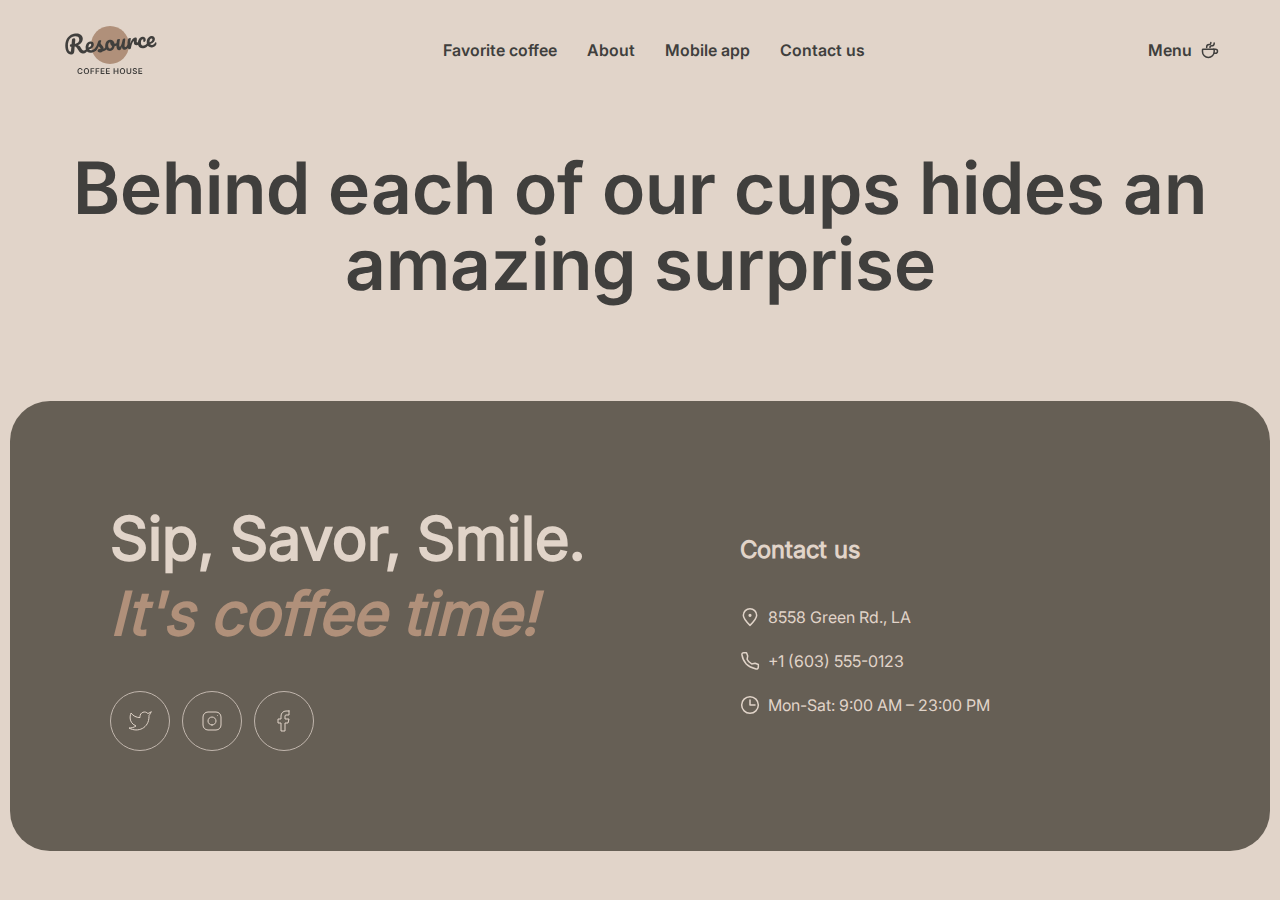
==== menu.html @ 05551c0d "first commit" ====
<!DOCTYPE html>
<html lang="en">
<head>
    <meta charset="UTF-8">
    <meta name="viewport" content="width=device-width, initial-scale=1.0">
    <link rel="stylesheet" href="./font/font.css" />
    <link rel="stylesheet" href="./style/style.css" />
    <link rel="stylesheet" href="./style/main.css" />
    <title>Coffee House</title>
</head>
<body>
    <div class="wrapper">
        <header>
          <div class="container">
            <div class="logo">
              <a href="index.html">
                <img src="./media/logo.svg" alt="logo" />
              </a>
            </div>
            <nav class="navbar">
              <ul class="navbar-list">
                <li class="navbar-list__item">
                  <a href="index.html#">Favorite coffee</a>
                </li>
                <li class="navbar-list__item">
                  <a href="index.html#">About</a>
                </li>
                <li class="navbar-list__item">
                  <a href="index.html#">Mobile app</a>
                </li>
                <li class="navbar-list__item">
                  <a href="index.html#">Contact us</a>
                </li>
              </ul>
            </nav>
            <a href="#menu" class="button_menu">
              <span>Menu</span>
              <img src="./media/coffee-cup.svg" alt="coffee-cup" />
            </a>
  
            <div class="burger">
              <div class="burger_icon"></div>
              <div class="burger_icon"></div>
            </div>
          </div>
        </header>

        <section>
          <div class="head-text__menu">
          <h1>Behind each of our cups hides an amazing surprise</h1>
        </div>
        </section>
  
        
        <footer>
            <div class="container">
              <div class="footer-box">
                <div class="fut-left">
                  <h2>
                    Sip, Savor, Smile.
                    <br />
                    <span class="accent_word">It's coffee time!</span>
                  </h2>
                  <div class="fut-social">
                    <a class="footer-social__border">
                      <svg
                        width="24"
                        height="24"
                        viewBox="0 0 24 24"
                        fill="none"
                        xmlns="http://www.w3.org/2000/svg"
                      >
                        <path
                          d="M23 3.01006C23 3.01006 20.9821 4.20217 19.86 4.54006C19.2577 3.84757 18.4573 3.35675 17.567 3.13398C16.6767 2.91122 15.7395 2.96725 14.8821 3.29451C14.0247 3.62177 13.2884 4.20446 12.773 4.96377C12.2575 5.72309 11.9877 6.62239 12 7.54006V8.54006C10.2426 8.58562 8.50127 8.19587 6.93101 7.4055C5.36074 6.61513 4.01032 5.44869 3 4.01006C3 4.01006 -1 13.0101 8 17.0101C5.94053 18.408 3.48716 19.109 1 19.0101C10 24.0101 21 19.0101 21 7.51006C20.9991 7.23151 20.9723 6.95365 20.92 6.68006C21.9406 5.67355 23 3.01006 23 3.01006Z"
                          stroke="#E1D4C9"
                          stroke-linecap="round"
                          stroke-linejoin="round"
                        />
                      </svg>
                    </a>
                    <a class="footer-social__border">
                      <svg
                        width="24"
                        height="24"
                        viewBox="0 0 24 24"
                        fill="none"
                        xmlns="http://www.w3.org/2000/svg"
                      >
                        <path
                          d="M12 16C14.2091 16 16 14.2091 16 12C16 9.79086 14.2091 8 12 8C9.79086 8 8 9.79086 8 12C8 14.2091 9.79086 16 12 16Z"
                          stroke="#E1D4C9"
                          stroke-linecap="round"
                          stroke-linejoin="round"
                        />
                        <path
                          d="M3 16V8C3 5.23858 5.23858 3 8 3H16C18.7614 3 21 5.23858 21 8V16C21 18.7614 18.7614 21 16 21H8C5.23858 21 3 18.7614 3 16Z"
                          stroke="#E1D4C9"
                        />
                        <path
                          d="M17.5 6.51L17.51 6.49889"
                          stroke="#E1D4C9"
                          stroke-linecap="round"
                          stroke-linejoin="round"
                        />
                      </svg>
                    </a>
                    <a class="footer-social__border">
                      <svg
                        width="24"
                        height="24"
                        viewBox="0 0 24 24"
                        fill="none"
                        xmlns="http://www.w3.org/2000/svg"
                      >
                        <path
                          d="M17 2H14C12.6739 2 11.4021 2.52678 10.4645 3.46447C9.52678 4.40215 9 5.67392 9 7V10H6V14H9V22H13V14H16L17 10H13V7C13 6.73478 13.1054 6.48043 13.2929 6.29289C13.4804 6.10536 13.7348 6 14 6H17V2Z"
                          stroke="#E1D4C9"
                          stroke-linecap="round"
                          stroke-linejoin="round"
                        />
                      </svg>
                    </a>
                  </div>
                </div>
                <div class="fut-right">
                  <div class="fut-right-head">Contact us</div>
                  <div class="fut-num">
                    <a
                      target="_blank"
                      href="https://www.google.com/maps/dir/%D0%94%D0%BE%D1%81+%D0%9B%D0%BE%D0%BC%D0%B0%D1%81+Dos+Lomas/50.906,34.793992/@-51.9264527,-60.2954743,8.68z/data=!4m8!4m7!1m5!1m1!1s0xbc2ae1400f868f63:0x9d1201ed77d19d2d!2m2!1d-59.25!2d-51.783333!1m0?hl=ru&amp;entry=ttu"
                      class="footer-contact-item underline-hover"
                    >
                      <img src="./media/pin-alt.svg" alt="pin-alt" />
                      <span class="footer-text">8558 Green Rd., LA</span>
                    </a>
                    <a
                      href="tel:+77292490039"
                      class="footer-contact-item underline-hover"
                    >
                      <img src="./media/phone.svg" alt="phone" />
                      <span class="footer-text">+1 (603) 555-0123</span>
                    </a>
                    <div class="footer-contact-item">
                      <img src="./media/clock.svg" alt="clock" />
                      <span class="footer-text">Mon-Sat: 9:00 AM – 23:00 PM</span>
                    </div>
                  </div>
                </div>
              </div>
            </div>
          </footer>

</body>
</html>
---- font/font.css ----
@font-face {
  font-family: "Inter-Reg";
  src: url("./Inter_18pt-Regular.ttf");
  font-weight: 400;

}
@font-face {
    font-family: "Inter-bold";
    src: url("./Inter_18pt-SemiBold.ttf");
font-weight: 400;
}
---- style/style.css ----
/* Reset and base styles  */
* {
  padding: 0px;
  margin: 0px;
  border: none;
}

*,
*::before,
*::after {
  box-sizing: border-box;
}

/* Links */

a,
a:link,
a:visited {
  text-decoration: none;
  color: inherit;
}

a:hover {
  text-decoration: none;
}

/* Common */
aside,
nav,
footer,
header,
section,
main {
  display: block;
}

h1,
h2,
h3,
h4,
h5,
h6,
p {
  font-size: inherit;
  font-weight: inherit;
}

ul,
ul li {
  list-style: none;
}

img {
  vertical-align: top;
}

img,
svg {
  max-width: 100%;
  height: auto;
}

address {
  font-style: normal;
}

/* Form */

input,
textarea,
button,
select {
  font-family: inherit;
  font-size: inherit;
  color: inherit;
  background-color: transparent;
}

input::-ms-clear {
  display: none;
}

button,
input[type="submit"] {
  display: inline-block;
  box-shadow: none;
  background-color: transparent;
  background: none;
  cursor: pointer;
}

input:focus,
input:active,
button:focus,
button:active {
  outline: none;
}

button::-moz-focus-inner {
  padding: 0;
  border: 0;
}

label {
  cursor: pointer;
}

legend {
  display: block;
}
body {
  --text-dark: #403f3d;
  --text-light: #e1d4c9;
  --text-accent: #b0907a;
  --back-body: #e1d4c9;
  --back-container: #665f55;
  --back-backdrop: #403f3d;
  --border-light: #c1b6ad;
  --border-dark: #665f55;
  color: var(--text-dark);
  background-color: var(--back-body);
  font-size: 16px;
  font-weight: 400;
  line-height: 24px;
  font-family: "Inter-Reg";
}
.wrapper {
}
.container {
  max-width: 1960px;
  padding: 0 40px;
  margin: 0 auto;
  z-index: -1;

  /* max-height: 664px; */
}

h1 {
  font-size: 72px;
  font-weight: 600;
  line-height: 75.6px;
  font-family: "Inter-bold";
}
h2 {
  font-size: 60px;
  font-weight: 600;
  line-height: 75px;
  font-family: "Inter-Reg";
}

section {
  padding: 50px 0;
}
@media (max-width: 1000px) {
  .container{
    padding: 0 40px;
  }
}
@media (max-width: 500px) {
  h1 {
    font-size: 42px;
    font-weight: 600;
    line-height: 48.36px;
    font-family: "Inter-bold";
  }
  h2 {
    font-size: 32px;
    font-weight: 600;
    line-height: 40px;
    font-family: "Inter-Reg";
    text-align: left;
  }
  .container{
    padding: 0 16px;
  }
}
.head-text__menu{
  text-align: center;

}
---- style/main.css ----
/* ----------------------------------------- header -------------------------------------*/
header {
  font-family: "Inter-Reg";
  font-family: "Inter-bold";
  margin: 20px;
}
header .container {
  display: flex;
  justify-content: space-between;
  align-items: center;
}
header a {
  color: var(--text-dark);
}
.logo {
}
.logo img {
}
.navbar {
}
.navbar-list {
  display: flex;
  gap: 30px;
}
.navbar-list__item {
}
.navbar-list__item a {
}
.button_menu {
  display: flex;
  gap: 8px;
  align-items: center;
}
.menubar a {
}

/* ------------------------------- main banner --------------------------- */
button:hover {
  text-decoration: underline;
  height: 3px;
  color: var(--text-dark);
  width: 0%;
  transition: width 0.4s ease-in-out;
}
video {
  width: 100%;
  height: 644px;
  border-radius: 40px;
  object-fit: cover;
  position: relative;
}
.accent_word {
  color: var(--text-accent);
  font-style: oblique;
}
.banner_text {
  color: var(--text-light);
  position: absolute;
  width: 44%;
  top: 16%;
  left: 7%;
  /* display: flex; */
  flex-direction: column;
  justify-content: space-between;
  align-items: flex-start;
}
p {
  font-size: 16px;
  font-weight: 400;
  line-height: 24px;
  /* font-family: "Inter-Reg"; */
  /* position: absolute; */
}
.banner {
  display: block;
  width: 100%;
  align-items: center;
  height: 644px;
  background: var(--back-container);
  border-radius: 40px;
  position: relative;
}
.banner_button {
  display: flex;
  align-items: flex-end;
  width: fit-content;
  font-weight: 600;
  color: var(--text-dark);
  cursor: pointer;
  padding: 20px 78px;
  border-radius: 100px;
  background-color: var(--text-light);
  justify-content: end;
  box-sizing: border-box;
  align-items: flex-end;
  margin: 40px 0px;
}
@media (max-width: 1000px) {
  .banner_text {
    width: 100%;
    height: 100%;
    top: 0%;
    left: 0%;
    padding: 100px 98px 100px 60px;
  }
}
@media (max-width: 730px) {
  .banner_text {
    width: 100%;
    height: 100%;
    top: 0%;
    left: 0%;
    padding: 60px 16px;
  }
  .banner_text h1 {
    font-size: 42px;
    font-weight: 600;
    line-height: 48.36px;
    font-family: "Inter-bold";
  }
}

/* ------------------------------- slider --------------------------- */

.favorite {
  justify-content: space-between;
}
.container.choose {
  text-align: center;
}
.favorite.slider {
  /* position: relative; */
  display: flex;
  justify-content: center;
  align-items: center;
}
.slicer {
  overflow: hidden;
  width: 100%;
  justify-content: space-between;
  padding-bottom: 30px;
  display: flex;
  align-items: center;
  padding-top: 40px;
}
.slicer-slide {
  display: flex;
  flex-direction: column;
  align-items: center;
  cursor: grab;
  justify-content: center;
  align-content: center;
}

.description {
}
.slide-content {
  display: flex;
  flex-direction: column;
  align-items: center;
  gap: 16px;
  max-width: 480px;
  text-align: center;
}
.card {
  display: none;
}
.card.active {
  display: block;
}
.slide-content .price {
  font-weight: 600;
  font-size: 24px;
  line-height: 30px;
}
.slide-content .title {
  font-weight: 600;
  font-size: 24px;
  line-height: 30px;
}
.slicer-wrapper {
  display: flex;
  transition: all 0.7s;
}
.slicerbut {
  position: absolute;
  display: flex;
  justify-content: center;
  align-items: center;
  height: 60px;
  width: 60px;
  border: 1px solid var(--text-dark);
  border-radius: 50%;
  transform: rotate(180deg);
  align-items: stretch;
}
.slicerbut-next {
  top: 45%;
  right: 0%;
  transform: rotate(180deg);
}
.slicerbut-prev {
  top: 45%;
  left: 0%;
  transform: rotate(180deg);
}

.poli {
  width: 60px;
  height: 60px;
  border-radius: 50%;
  border: 1px solid var(--text-dark);
  justify-content: center;
  display: flex;
  align-items: center;
}
.slider .bullets {
  width: 40px;
  height: 4px;
  border: 1px solid var(--border-light);
  background-color: var(--border-light);
  justify-content: center;
  margin: 3px;
  display: inline-flex;
}
@media (max-width: 1000px) {
  .navbar,
  .button_menu {
    display: none;
  }
  .slicer {
    width: 100%;
  }
  .burger {
    display: flex;
    width: 100%;
    padding: 10px 18px;
    box-shadow: 0px 1px 1px rgba(0, 0, 0, 0.15);
    border-radius: 3px;
  }
}
@media (max-width: 500px) {
  .textblock {
    align-items: start;
  }
  .poli {
    display: none;
  }
  .footer-box {
    flex-direction: column;
  }
}
.burger {
  display: none;
  justify-content: center;
  flex-direction: column;
  align-items: center;
  position: relative;
  width: 44px;
  height: 44px;
  gap: 8px;
  cursor: pointer;
  border: 1px solid var(--text-dark);
  border-radius: 50%;
}
.burger_icon {
  width: 16px;
  height: 1.5px;
  background-color: var(--text-dark);
  /* position: absolute; */
  transition: all 0.3s;
}
/* .burger_icon:ch2 {
  transform: rotate(0) translate(-0, -4px);
}
.burger_icon:ch1 {
  transform: rotate(0) translate(0, 4px);
} */
.textblock {
  text-align: justify;
  flex-wrap: nowrap;
  padding-top: 100px;
  padding-bottom: 45px;
}
.choose h2 {
  text-align: center;
}
.picblock-left {
  display: flex;
  /* flex-direction: column; */
  gap: 40px;
  justify-content: left;
  width: 100%;
  padding-bottom: 40px;
}
.picblock-right {
  display: flex;
  /* flex-direction: column; */
  gap: 40px;
  justify-content: right;
  width: 100%;
}
.imgpic {
  overflow: hidden;
  border-radius: 20px;
  max-width: 660px;
  max-height: 590px;
  display: grid;
}
.imgpic-hidden {
  overflow: hidden;
  border-radius: 20px;
  max-width: 660px;
  max-height: 430px;
}
.picbox {
  max-width: 1380px;
  padding: 0 10px;
  margin: 0 auto;
  height: 100%;
}

/*------------------------------------ section-app ------------------------------------ */

.section-app {
}
.section-app .container {
  display: flex;
  justify-content: space-between;
  align-items: center;
}

.app-content {
  width: 45%;
  display: flex;
  flex-direction: column;
  gap: 40px;
}
.app-content h2 {
}
.app-content__text {
}
.app-button__group {
  display: flex;
  align-items: center;
  flex-wrap: wrap;
  gap: 20px;
}

.app-button {
  width: 200px;
  display: flex;
  align-items: center;

  gap: 8px;
  color: var(--text-dark);
  gap: 12px;
  background-color: transparent;
  padding: 12px 20px;
  border: 1px solid var(--border-dark);
  border-radius: 100px;
  cursor: pointer;
  transition: all 0.3s;
}
.app-button__svg {
}
.app-button__text {
  display: flex;
  flex-direction: column;
  justify-content: space-between;
  font-family: "Inter-bold";
  font-weight: 600;
  text-wrap: nowrap;
}

.app-button__subname {
  font-size: 10px;
  line-height: 14px;
}
.app-button__name {
}
.app-pic {
  width: 45%;
}
@media (max-width: 1000px) {
  .section-app .container {
    flex-direction: column;
    gap: 100px;
  }
  .app-content {
    width: 100%;
  }
  .app-pic {
    width: 100%;
  }
  .imgpic-hidden {
    visibility: hidden;
    display: none;
  }
}
@media (max-width: 500px) {
  .imgpic-hidden {
    visibility: hidden;
    display: none;
  }
  .footer-box {
    flex-direction: column;
    flex-wrap: wrap;
  }
}
/*------------------------------------ section-app end ------------------------------------ */
/* .appbox {
  display: flex;
  justify-content: space-between;
  padding-left: 40px;
  padding-right: 40px;
} */
/* .apptext {
  width: 45%;
  display: flex;
  flex-direction: column;
  gap: 40px;
  text-align: left;
} */
/* .picapp {
  width: 45%;
} */

footer {
  margin-top: 50px;
  margin-bottom: 40px;
}
footer .container {
  max-width: 1360px;
  padding: 0 10px;
  margin: 0 auto;
  max-height: 100%;
}
.footer-box {
  display: flex;
  align-items: center;
  gap: 100px;
  padding: 100px;
  border-radius: 40px;
  background-color: var(--border-dark);
}
.fut-left {
  width: 50%;
  color: var(--text-light);
  display: flex;
  justify-content: left;
  text-wrap: nowrap;
  flex-direction: column;
}
.fut-social {
  display: flex;
  gap: 12px;
  margin-top: 40px;
}
.footer-social__border {
  height: 60px;
  width: 60px;
  display: flex;
  justify-content: center;
  align-items: center;
  border-radius: 50%;
  border: 1px solid var(--border-light);
  cursor: pointer;
  transition: all 0.3s;
}
.fut-right {
  display: flex;
  justify-content: right;
  flex-direction: column;
}
.fut-right-head {
  font-weight: 600;
  font-size: 24px;
  line-height: 30px;
  color: var(--text-light);
}
.fut-num {
  display: flex;
  flex-direction: column;
  gap: 20px;
  padding-top: 40px;
}
.footer-contact-item {
  width: fit-content;
  display: flex;
  gap: 8px;
}
.footer-text {
  color: var(--text-light);
  font-family: "Inter-Reg";
  font-size: medium;
}
.butapp-text {
  display: flex;
  flex-direction: column;
  gap: 2px;
  transition: all 0.3s;
}

@media (max-width: 1000px) {
  .footer-box {
    flex-direction: column;
    align-items: flex-start;
  }
}
@media (max-width: 500px) {
  .footer-box {
    flex-direction: column;
    align-items: flex-start;
  }
}
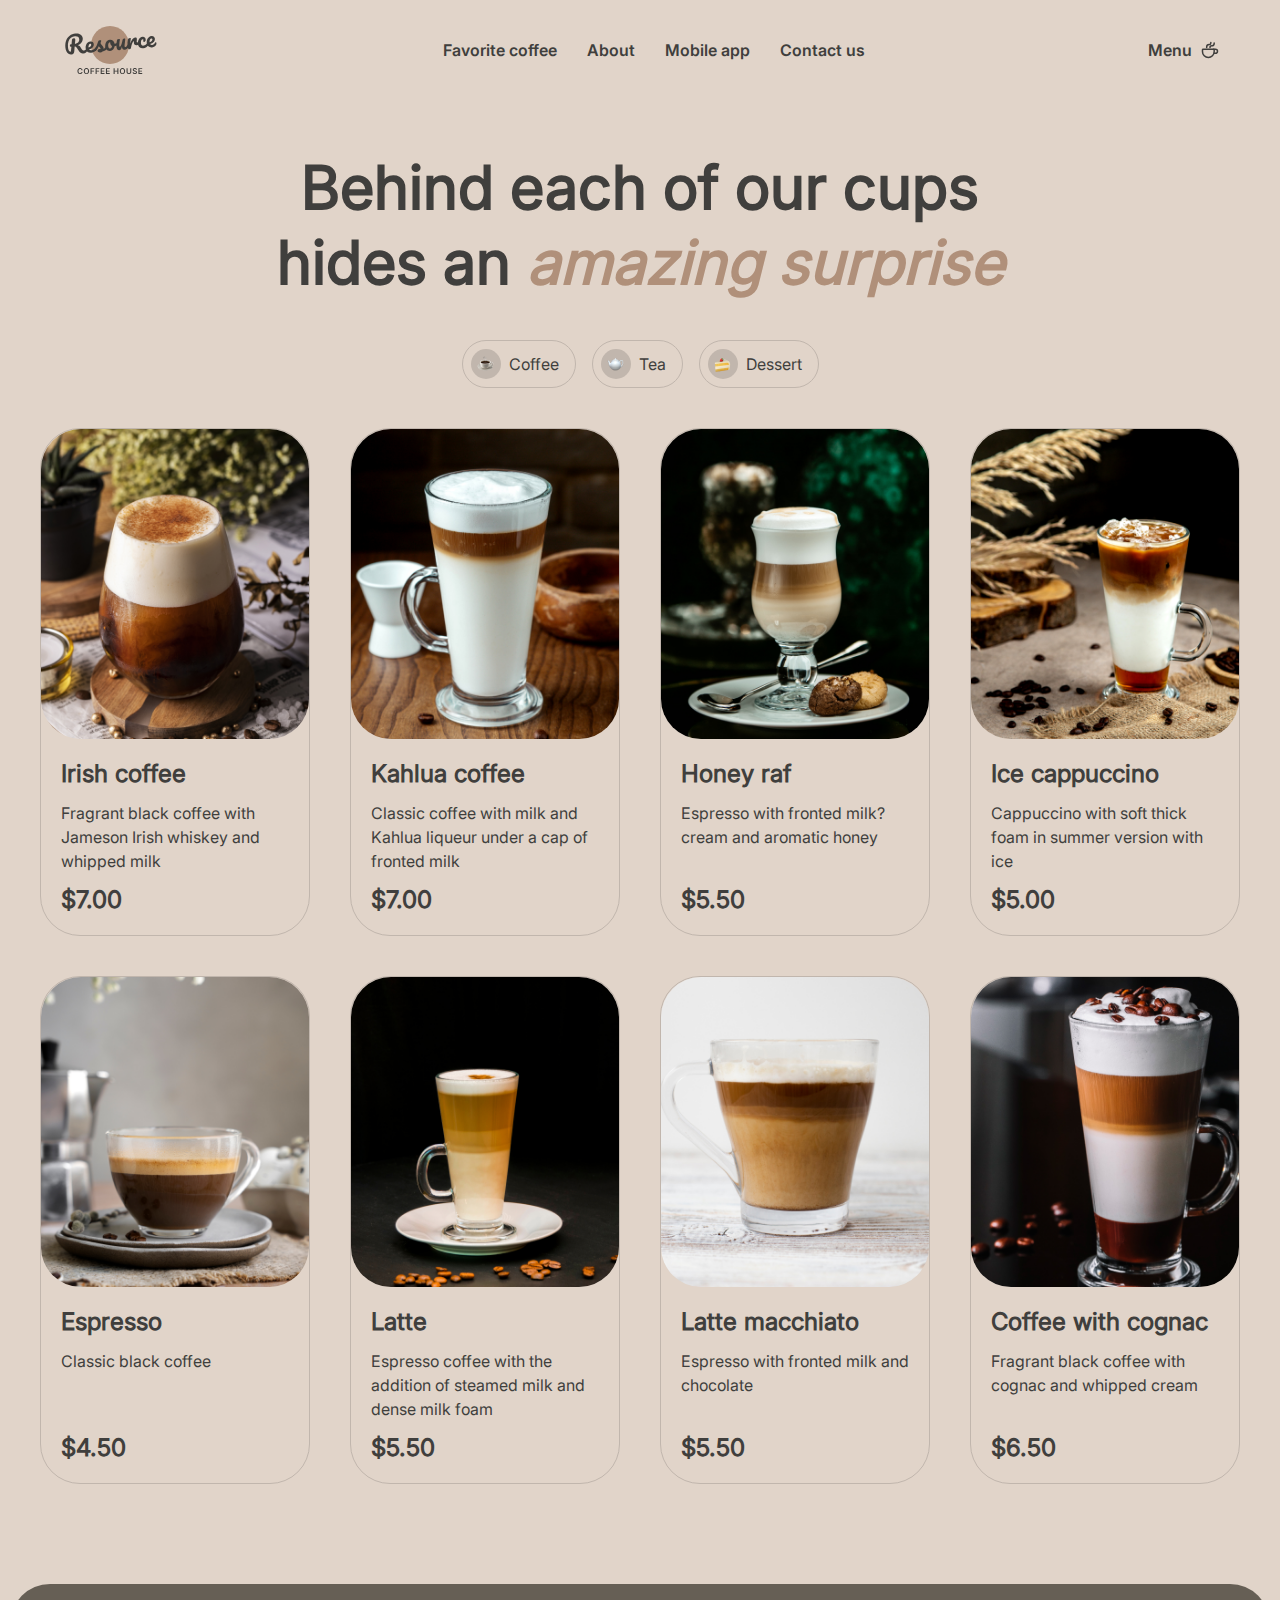
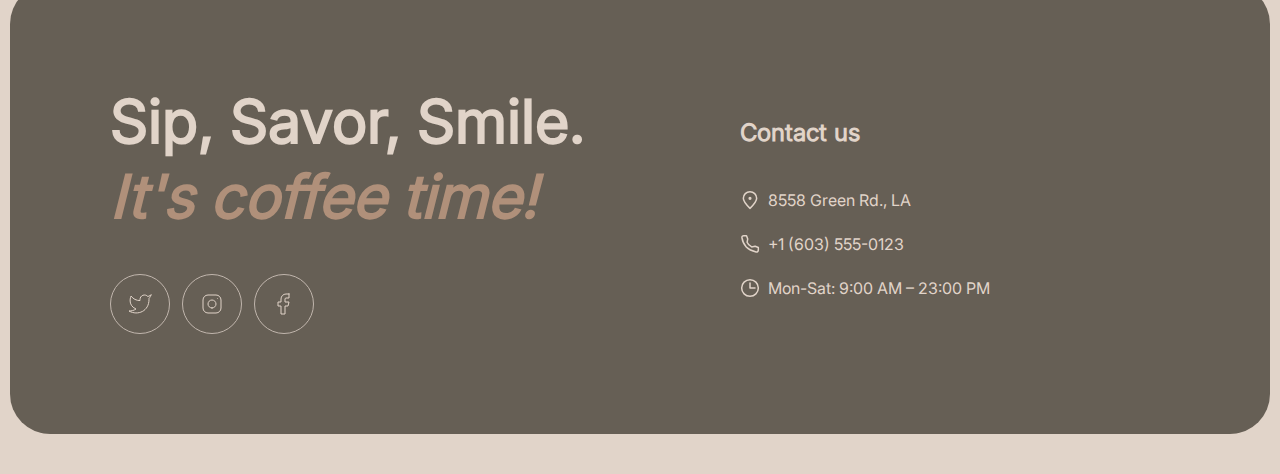
==== commit 16cb456f: "fix: fix some bags" ====
--- a/menu.html
+++ b/menu.html
@@ -1,154 +1,287 @@
 <!DOCTYPE html>
 <html lang="en">
-<head>
-    <meta charset="UTF-8">
-    <meta name="viewport" content="width=device-width, initial-scale=1.0">
+  <head>
+    <meta charset="UTF-8" />
+    <meta name="viewport" content="width=device-width, initial-scale=1.0" />
     <link rel="stylesheet" href="./font/font.css" />
     <link rel="stylesheet" href="./style/style.css" />
     <link rel="stylesheet" href="./style/main.css" />
     <title>Coffee House</title>
-</head>
-<body>
+  </head>
+  <body>
     <div class="wrapper">
-        <header>
+      <header>
+        <div class="container">
+          <div class="logo">
+            <a href="index.html">
+              <img src="./media/logo.svg" alt="logo" />
+            </a>
+          </div>
+          <nav class="navbar">
+            <ul class="navbar-list">
+              <li class="navbar-list__item">
+                <a href="index.html#">Favorite coffee</a>
+              </li>
+              <li class="navbar-list__item">
+                <a href="index.html#">About</a>
+              </li>
+              <li class="navbar-list__item">
+                <a href="index.html#">Mobile app</a>
+              </li>
+              <li class="navbar-list__item">
+                <a href="index.html#">Contact us</a>
+              </li>
+            </ul>
+          </nav>
+          <a href="#menu" class="button_menu">
+            <span>Menu</span>
+            <img src="./media/coffee-cup.svg" alt="coffee-cup" />
+          </a>
+          <div class="burger">
+            <div class="burger_icon"></div>
+            <div class="burger_icon"></div>
+          </div>
+        </div>
+      </header>
+
+      <main>
+        <section>
           <div class="container">
-            <div class="logo">
-              <a href="index.html">
-                <img src="./media/logo.svg" alt="logo" />
-              </a>
-            </div>
-            <nav class="navbar">
-              <ul class="navbar-list">
-                <li class="navbar-list__item">
-                  <a href="index.html#">Favorite coffee</a>
-                </li>
-                <li class="navbar-list__item">
-                  <a href="index.html#">About</a>
-                </li>
-                <li class="navbar-list__item">
-                  <a href="index.html#">Mobile app</a>
-                </li>
-                <li class="navbar-list__item">
-                  <a href="index.html#">Contact us</a>
-                </li>
-              </ul>
-            </nav>
-            <a href="#menu" class="button_menu">
-              <span>Menu</span>
-              <img src="./media/coffee-cup.svg" alt="coffee-cup" />
-            </a>
-  
-            <div class="burger">
-              <div class="burger_icon"></div>
-              <div class="burger_icon"></div>
-            </div>
-          </div>
-        </header>
-
-        <section>
-          <div class="head-text__menu">
-          <h1>Behind each of our cups hides an amazing surprise</h1>
+            <div class="title-menu">
+              <h2 class="head-text__menu">
+                Behind each of our cups hides an
+                <span class="accent_word">amazing surprise</span>
+              </h2>
+            </div>
+
+            <div class="head-menu__buttons">
+              <div class="button-item__menu">
+                <div class="button-item">
+                  <img src="./media/coffee-icon.png" />
+                </div>
+                <span>Coffee</span>
+              </div>
+              <div class="button-item__menu">
+                <div class="button-item">
+                  <img src="./media/tea-icon.png" />
+                </div>
+                <span>Tea</span>
+              </div>
+              <div class="button-item__menu">
+                <div class="button-item">
+                  <img src="./media/dessert-icon.png" />
+                </div>
+                <span>Dessert</span>
+              </div>
+            </div>
+
+            <div class="menu-catalogue">
+              <div class="open modal card-menu active">
+                <div class="menu-card__img">
+                  <img src="./media/coffee-1.png" />
+                </div>
+                <div class="menu-card__info">
+                  <div class="menu-card__head">Irish coffee</div>
+                  <div class="menu-card__text">
+                    Fragrant black coffee with Jameson Irish whiskey and whipped
+                    milk
+                  </div>
+                  <div class="menu-card__price">$7.00</div>
+                </div>
+              </div>
+
+              <div class="open-modal card-menu active">
+                <div class="menu-card__img">
+                  <img src="./media/coffee-2.png" />
+                </div>
+                <div class="menu-card__info">
+                  <div class="menu-card__head">Kahlua coffee</div>
+                  <div class="menu-card__text">
+                    Classic coffee with milk and Kahlua liqueur under a cap of
+                    fronted milk
+                  </div>
+                  <div class="menu-card__price">$7.00</div>
+                </div>
+              </div>
+
+              <div class="open-modal card-menu active">
+                <div class="menu-card__img">
+                  <img src="./media/coffee-3.png" />
+                </div>
+                <div class="menu-card__info">
+                  <div class="menu-card__head">Honey raf</div>
+                  <div class="menu-card__text">
+                    Espresso with fronted milk? cream and aromatic honey
+                  </div>
+                  <div class="menu-card__price">$5.50</div>
+                </div>
+              </div>
+
+              <div class="open-modal card-menu active">
+                <div class="menu-card__img">
+                  <img src="./media/coffee-4.png" />
+                </div>
+                <div class="menu-card__info">
+                  <div class="menu-card__head">Ice cappuccino</div>
+                  <div class="menu-card__text">
+                    Cappuccino with soft thick foam in summer version with ice
+                  </div>
+                  <div class="menu-card__price">$5.00</div>
+                </div>
+              </div>
+
+              <div class="open-modal card-menu active">
+                <div class="menu-card__img">
+                  <img src="./media/coffee-5.png" />
+                </div>
+                <div class="menu-card__info">
+                  <div class="menu-card__head">Espresso</div>
+                  <div class="menu-card__text">Classic black coffee</div>
+                  <div class="menu-card__price">$4.50</div>
+                </div>
+              </div>
+
+              <div class="open-modal card-menu active">
+                <div class="menu-card__img">
+                  <img src="./media/coffee-6.png" />
+                </div>
+                <div class="menu-card__info">
+                  <div class="menu-card__head">Latte</div>
+                  <div class="menu-card__text">
+                    Espresso coffee with the addition of steamed milk and dense
+                    milk foam
+                  </div>
+                  <div class="menu-card__price">$5.50</div>
+                </div>
+              </div>
+
+              <div class="open-modal card-menu active">
+                <div class="menu-card__img">
+                  <img src="./media/coffee-7.png" />
+                </div>
+                <div class="menu-card__info">
+                  <div class="menu-card__head">Latte macchiato</div>
+                  <div class="menu-card__text">
+                    Espresso with fronted milk and chocolate
+                  </div>
+                  <div class="menu-card__price">$5.50</div>
+                </div>
+              </div>
+
+              <div class="open-modal card-menu active">
+                <div class="menu-card__img">
+                  <img src="./media/coffee-8.png" />
+                </div>
+                <div class="menu-card__info">
+                  <div class="menu-card__head">Coffee with cognac</div>
+                  <div class="menu-card__text">
+                    Fragrant black coffee with cognac and whipped cream
+                  </div>
+                  <div class="menu-card__price">$6.50</div>
+                </div>
+              </div>
+            </div>
+          </div>
+        </section>
+      </main>
+
+      <footer>
+        <div class="container">
+          <div class="footer-box">
+            <div class="fut-left">
+              <h2>
+                Sip, Savor, Smile.
+                <br />
+                <span class="accent_word">It's coffee time!</span>
+              </h2>
+              <div class="fut-social">
+                <a class="footer-social__border">
+                  <svg
+                    width="24"
+                    height="24"
+                    viewBox="0 0 24 24"
+                    fill="none"
+                    xmlns="http://www.w3.org/2000/svg"
+                  >
+                    <path
+                      d="M23 3.01006C23 3.01006 20.9821 4.20217 19.86 4.54006C19.2577 3.84757 18.4573 3.35675 17.567 3.13398C16.6767 2.91122 15.7395 2.96725 14.8821 3.29451C14.0247 3.62177 13.2884 4.20446 12.773 4.96377C12.2575 5.72309 11.9877 6.62239 12 7.54006V8.54006C10.2426 8.58562 8.50127 8.19587 6.93101 7.4055C5.36074 6.61513 4.01032 5.44869 3 4.01006C3 4.01006 -1 13.0101 8 17.0101C5.94053 18.408 3.48716 19.109 1 19.0101C10 24.0101 21 19.0101 21 7.51006C20.9991 7.23151 20.9723 6.95365 20.92 6.68006C21.9406 5.67355 23 3.01006 23 3.01006Z"
+                      stroke="#E1D4C9"
+                      stroke-linecap="round"
+                      stroke-linejoin="round"
+                    />
+                  </svg>
+                </a>
+                <a class="footer-social__border">
+                  <svg
+                    width="24"
+                    height="24"
+                    viewBox="0 0 24 24"
+                    fill="none"
+                    xmlns="http://www.w3.org/2000/svg"
+                  >
+                    <path
+                      d="M12 16C14.2091 16 16 14.2091 16 12C16 9.79086 14.2091 8 12 8C9.79086 8 8 9.79086 8 12C8 14.2091 9.79086 16 12 16Z"
+                      stroke="#E1D4C9"
+                      stroke-linecap="round"
+                      stroke-linejoin="round"
+                    />
+                    <path
+                      d="M3 16V8C3 5.23858 5.23858 3 8 3H16C18.7614 3 21 5.23858 21 8V16C21 18.7614 18.7614 21 16 21H8C5.23858 21 3 18.7614 3 16Z"
+                      stroke="#E1D4C9"
+                    />
+                    <path
+                      d="M17.5 6.51L17.51 6.49889"
+                      stroke="#E1D4C9"
+                      stroke-linecap="round"
+                      stroke-linejoin="round"
+                    />
+                  </svg>
+                </a>
+                <a class="footer-social__border">
+                  <svg
+                    width="24"
+                    height="24"
+                    viewBox="0 0 24 24"
+                    fill="none"
+                    xmlns="http://www.w3.org/2000/svg"
+                  >
+                    <path
+                      d="M17 2H14C12.6739 2 11.4021 2.52678 10.4645 3.46447C9.52678 4.40215 9 5.67392 9 7V10H6V14H9V22H13V14H16L17 10H13V7C13 6.73478 13.1054 6.48043 13.2929 6.29289C13.4804 6.10536 13.7348 6 14 6H17V2Z"
+                      stroke="#E1D4C9"
+                      stroke-linecap="round"
+                      stroke-linejoin="round"
+                    />
+                  </svg>
+                </a>
+              </div>
+            </div>
+            <div class="fut-right">
+              <div class="fut-right-head">Contact us</div>
+              <div class="fut-num">
+                <a
+                  target="_blank"
+                  href="https://www.google.com/maps/dir/%D0%94%D0%BE%D1%81+%D0%9B%D0%BE%D0%BC%D0%B0%D1%81+Dos+Lomas/50.906,34.793992/@-51.9264527,-60.2954743,8.68z/data=!4m8!4m7!1m5!1m1!1s0xbc2ae1400f868f63:0x9d1201ed77d19d2d!2m2!1d-59.25!2d-51.783333!1m0?hl=ru&amp;entry=ttu"
+                  class="footer-contact-item underline-hover"
+                >
+                  <img src="./media/pin-alt.svg" alt="pin-alt" />
+                  <span class="footer-text">8558 Green Rd., LA</span>
+                </a>
+                <a
+                  href="tel:+77292490039"
+                  class="footer-contact-item underline-hover"
+                >
+                  <img src="./media/phone.svg" alt="phone" />
+                  <span class="footer-text">+1 (603) 555-0123</span>
+                </a>
+                <div class="footer-contact-item">
+                  <img src="./media/clock.svg" alt="clock" />
+                  <span class="footer-text">Mon-Sat: 9:00 AM – 23:00 PM</span>
+                </div>
+              </div>
+            </div>
+          </div>
         </div>
-        </section>
-  
-        
-        <footer>
-            <div class="container">
-              <div class="footer-box">
-                <div class="fut-left">
-                  <h2>
-                    Sip, Savor, Smile.
-                    <br />
-                    <span class="accent_word">It's coffee time!</span>
-                  </h2>
-                  <div class="fut-social">
-                    <a class="footer-social__border">
-                      <svg
-                        width="24"
-                        height="24"
-                        viewBox="0 0 24 24"
-                        fill="none"
-                        xmlns="http://www.w3.org/2000/svg"
-                      >
-                        <path
-                          d="M23 3.01006C23 3.01006 20.9821 4.20217 19.86 4.54006C19.2577 3.84757 18.4573 3.35675 17.567 3.13398C16.6767 2.91122 15.7395 2.96725 14.8821 3.29451C14.0247 3.62177 13.2884 4.20446 12.773 4.96377C12.2575 5.72309 11.9877 6.62239 12 7.54006V8.54006C10.2426 8.58562 8.50127 8.19587 6.93101 7.4055C5.36074 6.61513 4.01032 5.44869 3 4.01006C3 4.01006 -1 13.0101 8 17.0101C5.94053 18.408 3.48716 19.109 1 19.0101C10 24.0101 21 19.0101 21 7.51006C20.9991 7.23151 20.9723 6.95365 20.92 6.68006C21.9406 5.67355 23 3.01006 23 3.01006Z"
-                          stroke="#E1D4C9"
-                          stroke-linecap="round"
-                          stroke-linejoin="round"
-                        />
-                      </svg>
-                    </a>
-                    <a class="footer-social__border">
-                      <svg
-                        width="24"
-                        height="24"
-                        viewBox="0 0 24 24"
-                        fill="none"
-                        xmlns="http://www.w3.org/2000/svg"
-                      >
-                        <path
-                          d="M12 16C14.2091 16 16 14.2091 16 12C16 9.79086 14.2091 8 12 8C9.79086 8 8 9.79086 8 12C8 14.2091 9.79086 16 12 16Z"
-                          stroke="#E1D4C9"
-                          stroke-linecap="round"
-                          stroke-linejoin="round"
-                        />
-                        <path
-                          d="M3 16V8C3 5.23858 5.23858 3 8 3H16C18.7614 3 21 5.23858 21 8V16C21 18.7614 18.7614 21 16 21H8C5.23858 21 3 18.7614 3 16Z"
-                          stroke="#E1D4C9"
-                        />
-                        <path
-                          d="M17.5 6.51L17.51 6.49889"
-                          stroke="#E1D4C9"
-                          stroke-linecap="round"
-                          stroke-linejoin="round"
-                        />
-                      </svg>
-                    </a>
-                    <a class="footer-social__border">
-                      <svg
-                        width="24"
-                        height="24"
-                        viewBox="0 0 24 24"
-                        fill="none"
-                        xmlns="http://www.w3.org/2000/svg"
-                      >
-                        <path
-                          d="M17 2H14C12.6739 2 11.4021 2.52678 10.4645 3.46447C9.52678 4.40215 9 5.67392 9 7V10H6V14H9V22H13V14H16L17 10H13V7C13 6.73478 13.1054 6.48043 13.2929 6.29289C13.4804 6.10536 13.7348 6 14 6H17V2Z"
-                          stroke="#E1D4C9"
-                          stroke-linecap="round"
-                          stroke-linejoin="round"
-                        />
-                      </svg>
-                    </a>
-                  </div>
-                </div>
-                <div class="fut-right">
-                  <div class="fut-right-head">Contact us</div>
-                  <div class="fut-num">
-                    <a
-                      target="_blank"
-                      href="https://www.google.com/maps/dir/%D0%94%D0%BE%D1%81+%D0%9B%D0%BE%D0%BC%D0%B0%D1%81+Dos+Lomas/50.906,34.793992/@-51.9264527,-60.2954743,8.68z/data=!4m8!4m7!1m5!1m1!1s0xbc2ae1400f868f63:0x9d1201ed77d19d2d!2m2!1d-59.25!2d-51.783333!1m0?hl=ru&amp;entry=ttu"
-                      class="footer-contact-item underline-hover"
-                    >
-                      <img src="./media/pin-alt.svg" alt="pin-alt" />
-                      <span class="footer-text">8558 Green Rd., LA</span>
-                    </a>
-                    <a
-                      href="tel:+77292490039"
-                      class="footer-contact-item underline-hover"
-                    >
-                      <img src="./media/phone.svg" alt="phone" />
-                      <span class="footer-text">+1 (603) 555-0123</span>
-                    </a>
-                    <div class="footer-contact-item">
-                      <img src="./media/clock.svg" alt="clock" />
-                      <span class="footer-text">Mon-Sat: 9:00 AM – 23:00 PM</span>
-                    </div>
-                  </div>
-                </div>
-              </div>
-            </div>
-          </footer>
-
-</body>
-</html>+      </footer>
+    </div>
+  </body>
+</html>
--- a/style/style.css
+++ b/style/style.css
@@ -127,7 +127,7 @@
 .wrapper {
 }
 .container {
-  max-width: 1960px;
+  max-width: 1360px;
   padding: 0 40px;
   margin: 0 auto;
   z-index: -1;
@@ -174,7 +174,15 @@
     padding: 0 16px;
   }
 }
+.container-menu{
+
+}
+.title-menu{
+display: flex;
+justify-content: center;
+}
 .head-text__menu{
   text-align: center;
-
+  max-width: 800px;
+ 
 }
--- a/style/main.css
+++ b/style/main.css
@@ -285,9 +285,13 @@
 .choose h2 {
   text-align: center;
 }
+.picblock {
+  display: flex;
+  gap: 40px;
+}
 .picblock-left {
   display: flex;
-  /* flex-direction: column; */
+  flex-direction: column;
   gap: 40px;
   justify-content: left;
   width: 100%;
@@ -295,7 +299,7 @@
 }
 .picblock-right {
   display: flex;
-  /* flex-direction: column; */
+  flex-direction: column;
   gap: 40px;
   justify-content: right;
   width: 100%;
@@ -382,6 +386,15 @@
 .app-pic {
   width: 45%;
 }
+.card-menu {
+  min-height: 506px;
+  display: none;
+  grid-template-columns: 1fr;
+  grid-template-rows: 310px 1fr;
+  border-radius: 40px;
+  border: 1px solid var(--border-light);
+  cursor: pointer;
+}
 @media (max-width: 1000px) {
   .section-app .container {
     flex-direction: column;
@@ -397,6 +410,9 @@
     visibility: hidden;
     display: none;
   }
+  /* .menu-catalogue{
+grid-template-columns: repeat(2, 1fr);
+  } */
 }
 @media (max-width: 500px) {
   .imgpic-hidden {
@@ -407,6 +423,13 @@
     flex-direction: column;
     flex-wrap: wrap;
   }
+  /* .menu-catalogue{
+grid-template-columns: none;
+  } */
+}
+.menu-container {
+  margin-left: 40px;
+  margin-right: 40px;
 }
 /*------------------------------------ section-app end ------------------------------------ */
 /* .appbox {
@@ -514,3 +537,79 @@
     align-items: flex-start;
   }
 }
+.head-menu__buttons {
+  display: flex;
+  justify-content: center;
+  gap: 16px;
+  margin-bottom: 40px;
+  margin-top: 40px;
+}
+.button-item__menu {
+  display: flex;
+  align-items: center;
+  gap: 8px;
+  border-radius: 100px;
+  background-color: transparent;
+  border: 1px solid var(--border-light);
+  padding: 8px 16px 8px 8px;
+  cursor: pointer;
+  transition: all 0.3s;
+}
+.button-item {
+  display: flex;
+  justify-content: center;
+  align-items: center;
+  width: 30px;
+  height: 30px;
+  border-radius: 50%;
+  background-color: var(--border-light);
+  transition: all 0.3s;
+}
+.menu-catalogue {
+  display: grid;
+  grid-template-columns: repeat(4, 1fr);
+  gap: 40px;
+}
+.menu-catalogue img {
+  width: 100%;
+  height: 100%;
+  object-fit: cover;
+}
+
+@media (max-width: 1000px) {
+  .menu-catalogue {
+    grid-template-columns: repeat(2, 1fr);
+  }
+}
+@media (max-width: 500px) {
+  .menu-catalogue {
+    grid-template-columns: repeat(1, 1fr);
+  }
+}
+.menu-card__img {
+  overflow: hidden;
+  height: 100%;
+  border-radius: 40px;
+}
+.menu-card__info {
+  height: 100%;
+  display: grid;
+  grid-template-rows: auto 1fr auto;
+  gap: 12px;
+  padding: 20px;
+}
+.menu-card__head {
+  font-weight: 600;
+  font-size: 24px;
+  line-height: 30px;
+}
+.menu-card__text {
+}
+.menu-card__price {
+  font-weight: 600;
+  font-size: 24px;
+  line-height: 30px;
+}
+.card-menu.active {
+  display: grid;
+}
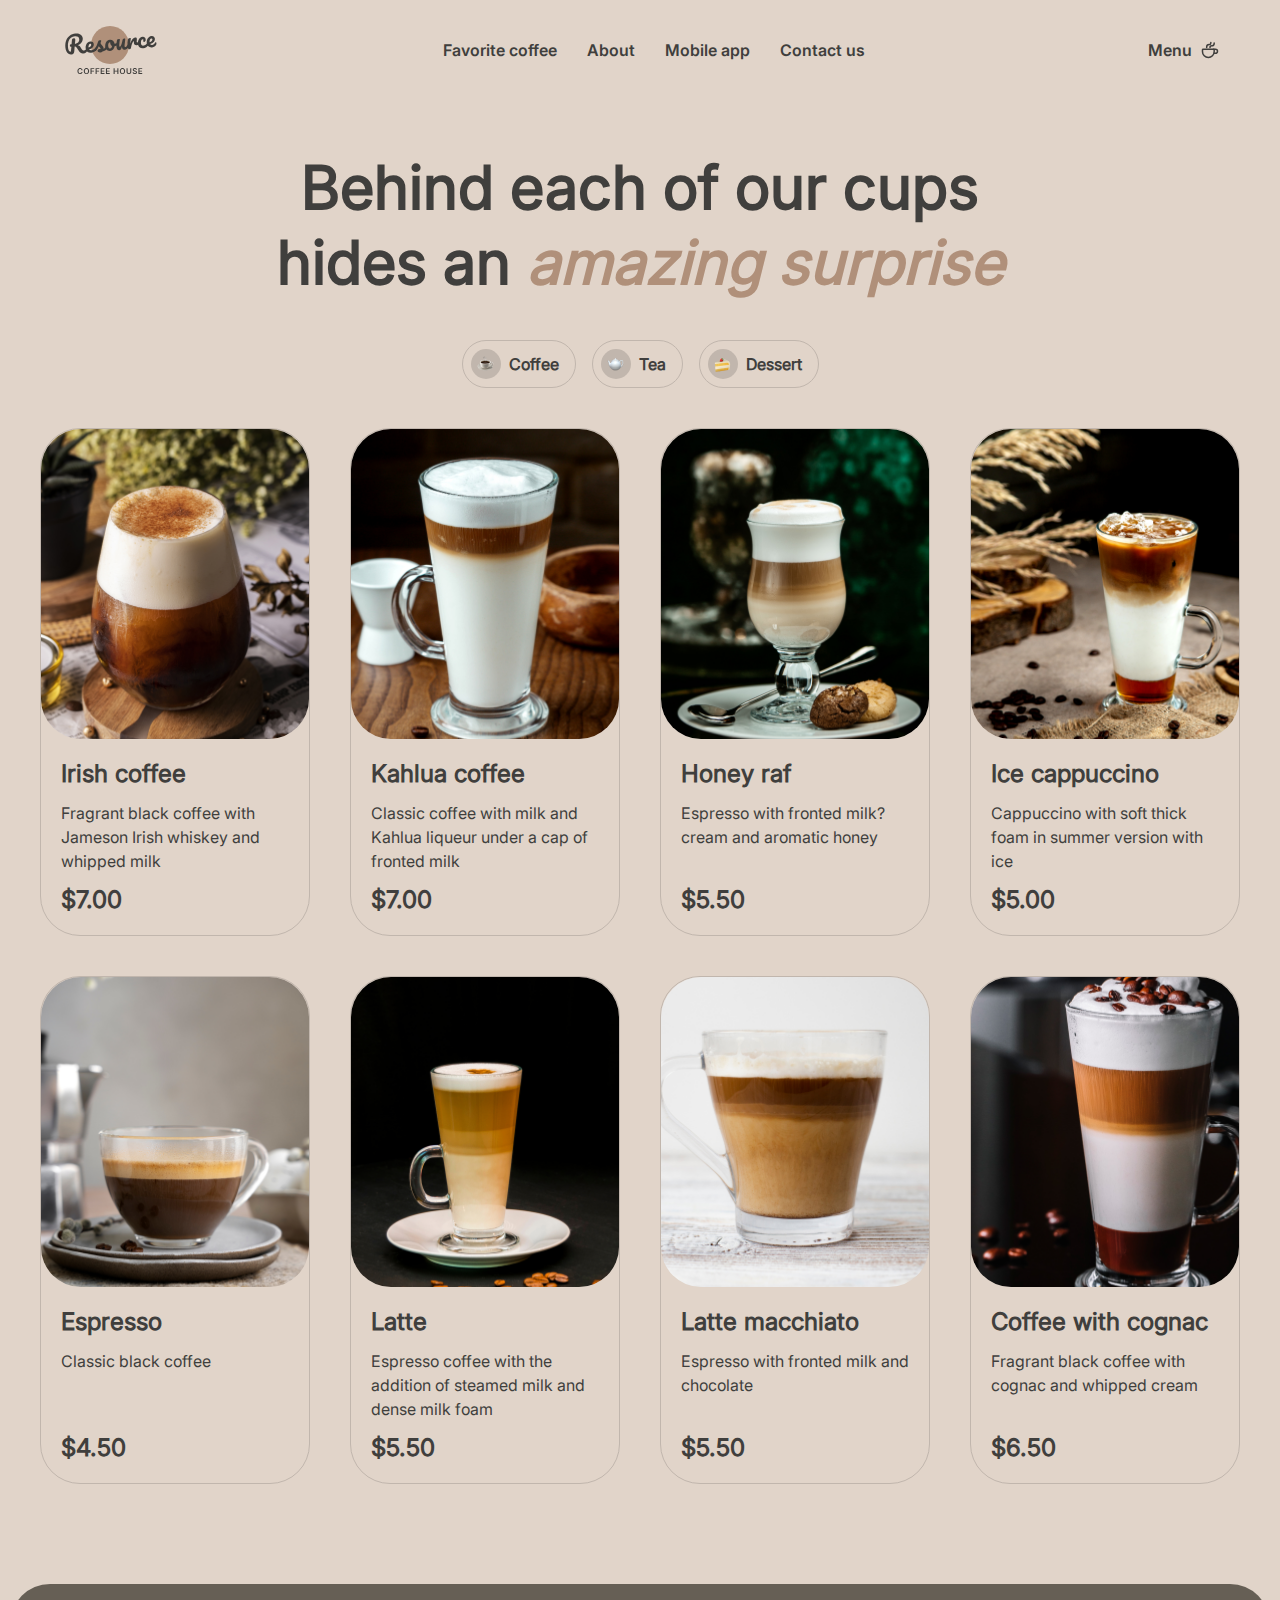
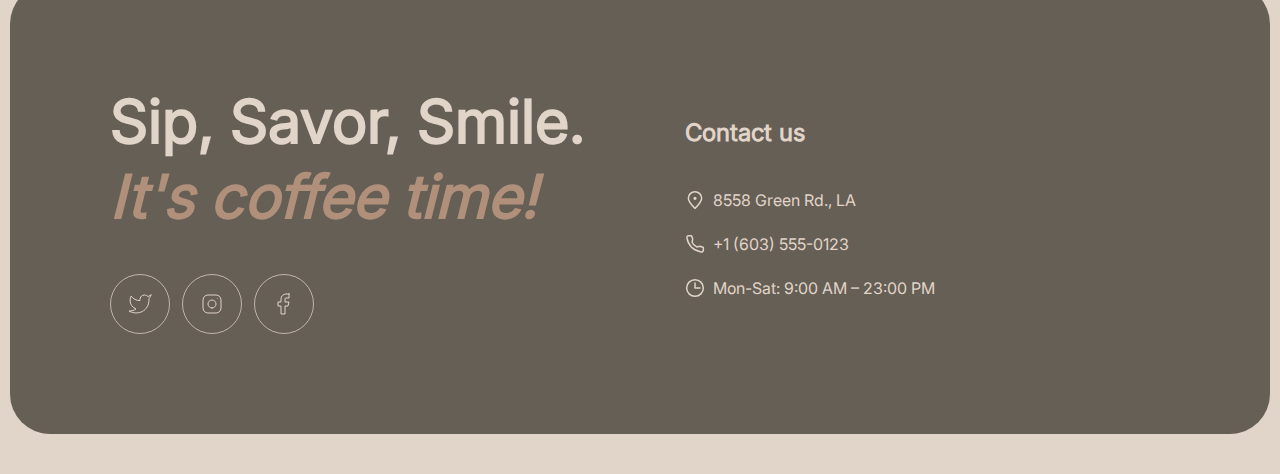
==== commit 49b45e8e: "feat:some pick" ====
--- a/menu.html
+++ b/menu.html
@@ -19,21 +19,21 @@
           </div>
           <nav class="navbar">
             <ul class="navbar-list">
-              <li class="navbar-list__item">
+              <li class="navbar-list__item underline">
                 <a href="index.html#">Favorite coffee</a>
               </li>
-              <li class="navbar-list__item">
+              <li class="navbar-list__item underline">
                 <a href="index.html#">About</a>
               </li>
-              <li class="navbar-list__item">
+              <li class="navbar-list__item underline">
                 <a href="index.html#">Mobile app</a>
               </li>
-              <li class="navbar-list__item">
+              <li class="navbar-list__item underline">
                 <a href="index.html#">Contact us</a>
               </li>
             </ul>
           </nav>
-          <a href="#menu" class="button_menu">
+          <a href="#menu" class="button_menu underline">
             <span>Menu</span>
             <img src="./media/coffee-cup.svg" alt="coffee-cup" />
           </a>
@@ -77,7 +77,7 @@
 
             <div class="menu-catalogue">
               <div class="open modal card-menu active">
-                <div class="menu-card__img">
+                <div class="menu-card__img imgpic-scale">
                   <img src="./media/coffee-1.png" />
                 </div>
                 <div class="menu-card__info">
@@ -91,7 +91,7 @@
               </div>
 
               <div class="open-modal card-menu active">
-                <div class="menu-card__img">
+                <div class="menu-card__img imgpic-scale">
                   <img src="./media/coffee-2.png" />
                 </div>
                 <div class="menu-card__info">
@@ -105,7 +105,7 @@
               </div>
 
               <div class="open-modal card-menu active">
-                <div class="menu-card__img">
+                <div class="menu-card__img imgpic-scale">
                   <img src="./media/coffee-3.png" />
                 </div>
                 <div class="menu-card__info">
@@ -118,7 +118,7 @@
               </div>
 
               <div class="open-modal card-menu active">
-                <div class="menu-card__img">
+                <div class="menu-card__img imgpic-scale">
                   <img src="./media/coffee-4.png" />
                 </div>
                 <div class="menu-card__info">
@@ -131,7 +131,7 @@
               </div>
 
               <div class="open-modal card-menu active">
-                <div class="menu-card__img">
+                <div class="menu-card__img imgpic-scale">
                   <img src="./media/coffee-5.png" />
                 </div>
                 <div class="menu-card__info">
@@ -142,7 +142,7 @@
               </div>
 
               <div class="open-modal card-menu active">
-                <div class="menu-card__img">
+                <div class="menu-card__img imgpic-scale">
                   <img src="./media/coffee-6.png" />
                 </div>
                 <div class="menu-card__info">
@@ -156,7 +156,7 @@
               </div>
 
               <div class="open-modal card-menu active">
-                <div class="menu-card__img">
+                <div class="menu-card__img imgpic-scale">
                   <img src="./media/coffee-7.png" />
                 </div>
                 <div class="menu-card__info">
@@ -169,7 +169,7 @@
               </div>
 
               <div class="open-modal card-menu active">
-                <div class="menu-card__img">
+                <div class="menu-card__img imgpic-scale">
                   <img src="./media/coffee-8.png" />
                 </div>
                 <div class="menu-card__info">
@@ -261,14 +261,14 @@
                 <a
                   target="_blank"
                   href="https://www.google.com/maps/dir/%D0%94%D0%BE%D1%81+%D0%9B%D0%BE%D0%BC%D0%B0%D1%81+Dos+Lomas/50.906,34.793992/@-51.9264527,-60.2954743,8.68z/data=!4m8!4m7!1m5!1m1!1s0xbc2ae1400f868f63:0x9d1201ed77d19d2d!2m2!1d-59.25!2d-51.783333!1m0?hl=ru&amp;entry=ttu"
-                  class="footer-contact-item underline-hover"
+                  class="footer-contact-item underline"
                 >
                   <img src="./media/pin-alt.svg" alt="pin-alt" />
                   <span class="footer-text">8558 Green Rd., LA</span>
                 </a>
                 <a
                   href="tel:+77292490039"
-                  class="footer-contact-item underline-hover"
+                  class="footer-contact-item underline"
                 >
                   <img src="./media/phone.svg" alt="phone" />
                   <span class="footer-text">+1 (603) 555-0123</span>
--- a/style/style.css
+++ b/style/style.css
@@ -152,7 +152,7 @@
   padding: 50px 0;
 }
 @media (max-width: 1000px) {
-  .container{
+  .container {
     padding: 0 40px;
   }
 }
@@ -170,19 +170,17 @@
     font-family: "Inter-Reg";
     text-align: left;
   }
-  .container{
+  .container {
     padding: 0 16px;
   }
 }
-.container-menu{
-
+.container-menu {
 }
-.title-menu{
-display: flex;
-justify-content: center;
+.title-menu {
+  display: flex;
+  justify-content: center;
 }
-.head-text__menu{
+.head-text__menu {
   text-align: center;
   max-width: 800px;
- 
 }
--- a/style/main.css
+++ b/style/main.css
@@ -17,19 +17,46 @@
 .logo img {
 }
 .navbar {
-}
+  text-decoration: none;
+}
+
 .navbar-list {
   display: flex;
   gap: 30px;
 }
 .navbar-list__item {
-}
+  /* position: relative; */
+}
+
 .navbar-list__item a {
 }
 .button_menu {
   display: flex;
   gap: 8px;
   align-items: center;
+}
+.underline {
+  position: relative;
+}
+.underline::after {
+  content: "";
+  display: block;
+  height: 2px;
+  width: 100%;
+  position: absolute;
+  bottom: -3px;
+  left: 0;
+  background-color: var(--text-dark);
+  transform: scale(0);
+  transition: all 0.2s;
+}
+.underline:hover:after {
+  transform: scale(1);
+}
+.footer-contact-item.underline::after {
+  bottom: -3px;
+  height: 2px;
+  background-color: var(--text-light);
 }
 .menubar a {
 }
@@ -59,7 +86,6 @@
   width: 44%;
   top: 16%;
   left: 7%;
-  /* display: flex; */
   flex-direction: column;
   justify-content: space-between;
   align-items: flex-start;
@@ -68,8 +94,6 @@
   font-size: 16px;
   font-weight: 400;
   line-height: 24px;
-  /* font-family: "Inter-Reg"; */
-  /* position: absolute; */
 }
 .banner {
   display: block;
@@ -94,6 +118,28 @@
   box-sizing: border-box;
   align-items: flex-end;
   margin: 40px 0px;
+  position: relative;
+}
+.banner_button img {
+  opacity: 0;
+  transition: 0.2s;
+}
+.banner_button:hover img {
+  opacity: 1;
+}
+.banner_button span {
+  /* position: relative; */
+  display: inline-block;
+  transition: 0.2s;
+}
+.banner_button:hover span {
+  transform: translate(-5px, 0);
+}
+
+@media (max-width: 1222px) {
+  .banner_text {
+    width: fit-content;
+  }
 }
 @media (max-width: 1000px) {
   .banner_text {
@@ -121,7 +167,6 @@
 }
 
 /* ------------------------------- slider --------------------------- */
-
 .favorite {
   justify-content: space-between;
 }
@@ -213,7 +258,19 @@
   justify-content: center;
   display: flex;
   align-items: center;
-}
+  transition: 0.2s;
+  cursor: pointer;
+}
+.poli:hover {
+  background-color: var(--text-dark);
+}
+.poli path {
+  transition: 0.2s;
+}
+.poli:hover path {
+  stroke: var(--text-light);
+}
+
 .slider .bullets {
   width: 40px;
   height: 4px;
@@ -223,6 +280,20 @@
   margin: 3px;
   display: inline-flex;
 }
+
+.burger {
+  display: none;
+  justify-content: center;
+  flex-direction: column;
+  align-items: center;
+  position: relative;
+  width: 44px;
+  height: 44px;
+  gap: 8px;
+  cursor: pointer;
+  border: 1px solid var(--text-dark);
+  border-radius: 50%;
+}
 @media (max-width: 1000px) {
   .navbar,
   .button_menu {
@@ -233,10 +304,8 @@
   }
   .burger {
     display: flex;
-    width: 100%;
     padding: 10px 18px;
     box-shadow: 0px 1px 1px rgba(0, 0, 0, 0.15);
-    border-radius: 3px;
   }
 }
 @media (max-width: 500px) {
@@ -249,33 +318,14 @@
   .footer-box {
     flex-direction: column;
   }
-}
-.burger {
-  display: none;
-  justify-content: center;
-  flex-direction: column;
-  align-items: center;
-  position: relative;
-  width: 44px;
-  height: 44px;
-  gap: 8px;
-  cursor: pointer;
-  border: 1px solid var(--text-dark);
-  border-radius: 50%;
 }
 .burger_icon {
   width: 16px;
   height: 1.5px;
   background-color: var(--text-dark);
-  /* position: absolute; */
   transition: all 0.3s;
 }
-/* .burger_icon:ch2 {
-  transform: rotate(0) translate(-0, -4px);
-}
-.burger_icon:ch1 {
-  transform: rotate(0) translate(0, 4px);
-} */
+
 .textblock {
   text-align: justify;
   flex-wrap: nowrap;
@@ -288,6 +338,11 @@
 .picblock {
   display: flex;
   gap: 40px;
+  transition: 0.9s;
+  /* cursor: pointer; */
+}
+.pickblock:hover img {
+  transform: scale(0.95);
 }
 .picblock-left {
   display: flex;
@@ -305,23 +360,28 @@
   width: 100%;
 }
 .imgpic {
-  overflow: hidden;
-  border-radius: 20px;
-  max-width: 660px;
   max-height: 590px;
   display: grid;
 }
 .imgpic-hidden {
-  overflow: hidden;
-  border-radius: 20px;
   max-width: 660px;
   max-height: 430px;
 }
-.picbox {
-  max-width: 1380px;
-  padding: 0 10px;
-  margin: 0 auto;
+.imgpic-scale {
+  border-radius: 20px;
+  overflow: hidden;
+  cursor: pointer;
+}
+.imgpic-scale img {
   height: 100%;
+  width: 100%;
+  object-fit: cover;
+  transform: scale(1.1);
+  transition: 0.2s;
+}
+
+.imgpic-scale:hover img {
+  transform: scale(1);
 }
 
 /*------------------------------------ section-app ------------------------------------ */
@@ -344,18 +404,20 @@
 }
 .app-content__text {
 }
+
 .app-button__group {
   display: flex;
   align-items: center;
   flex-wrap: wrap;
   gap: 20px;
+  transition: 0.2s;
+  cursor: pointer;
 }
 
 .app-button {
   width: 200px;
   display: flex;
   align-items: center;
-
   gap: 8px;
   color: var(--text-dark);
   gap: 12px;
@@ -364,9 +426,16 @@
   border: 1px solid var(--border-dark);
   border-radius: 100px;
   cursor: pointer;
-  transition: all 0.3s;
-}
-.app-button__svg {
+  transition: all 0.2s;
+}
+.app-button:hover {
+  background-color: var(--text-dark);
+}
+.app-button path {
+  transition: 0.2s;
+}
+.app-button:hover path {
+  fill: var(--text-light);
 }
 .app-button__text {
   display: flex;
@@ -375,6 +444,10 @@
   font-family: "Inter-bold";
   font-weight: 600;
   text-wrap: nowrap;
+  transition: all 0.2s;
+}
+.app-button:hover .app-button__text {
+  color: var(--text-light);
 }
 
 .app-button__subname {
@@ -410,6 +483,9 @@
     visibility: hidden;
     display: none;
   }
+  .picblock {
+    flex-direction: column;
+  }
   /* .menu-catalogue{
 grid-template-columns: repeat(2, 1fr);
   } */
@@ -423,13 +499,16 @@
     flex-direction: column;
     flex-wrap: wrap;
   }
+  .picblock {
+    flex-direction: column;
+  }
   /* .menu-catalogue{
 grid-template-columns: none;
   } */
 }
 .menu-container {
-  margin-left: 40px;
-  margin-right: 40px;
+  margin-left: 20px;
+  margin-right: 20px;
 }
 /*------------------------------------ section-app end ------------------------------------ */
 /* .appbox {
@@ -468,11 +547,9 @@
   background-color: var(--border-dark);
 }
 .fut-left {
-  width: 50%;
   color: var(--text-light);
   display: flex;
   justify-content: left;
-  text-wrap: nowrap;
   flex-direction: column;
 }
 .fut-social {
@@ -489,8 +566,19 @@
   border-radius: 50%;
   border: 1px solid var(--border-light);
   cursor: pointer;
-  transition: all 0.3s;
-}
+  transition: all 0.2s;
+}
+
+.footer-social__border:hover {
+  background-color: var(--text-light);
+}
+.footer-social__border path {
+  transition: 0.2s;
+}
+.footer-social__border:hover path {
+  stroke: var(--text-dark);
+}
+
 .fut-right {
   display: flex;
   justify-content: right;
@@ -530,11 +618,21 @@
     flex-direction: column;
     align-items: flex-start;
   }
+  .footer-box h2 {
+    flex-wrap: wrap;
+    overflow: hidden;
+    justify-content: space-between;
+  }
 }
 @media (max-width: 500px) {
   .footer-box {
     flex-direction: column;
     align-items: flex-start;
+    padding: 60px 16px;
+    gap: 0px;
+  }
+  .fut-social {
+    margin-bottom: 40px;
   }
 }
 .head-menu__buttons {
@@ -548,6 +646,7 @@
   display: flex;
   align-items: center;
   gap: 8px;
+  font-weight: 600;
   border-radius: 100px;
   background-color: transparent;
   border: 1px solid var(--border-light);
@@ -555,6 +654,9 @@
   cursor: pointer;
   transition: all 0.3s;
 }
+.button-item__menu:hover span{
+color: var(--text-light);
+}
 .button-item {
   display: flex;
   justify-content: center;
@@ -563,6 +665,7 @@
   height: 30px;
   border-radius: 50%;
   background-color: var(--border-light);
+  cursor: pointer;
   transition: all 0.3s;
 }
 .menu-catalogue {
@@ -613,3 +716,6 @@
 .card-menu.active {
   display: grid;
 }
+.button-item__menu:hover {
+  background-color: var(--border-dark);
+}
